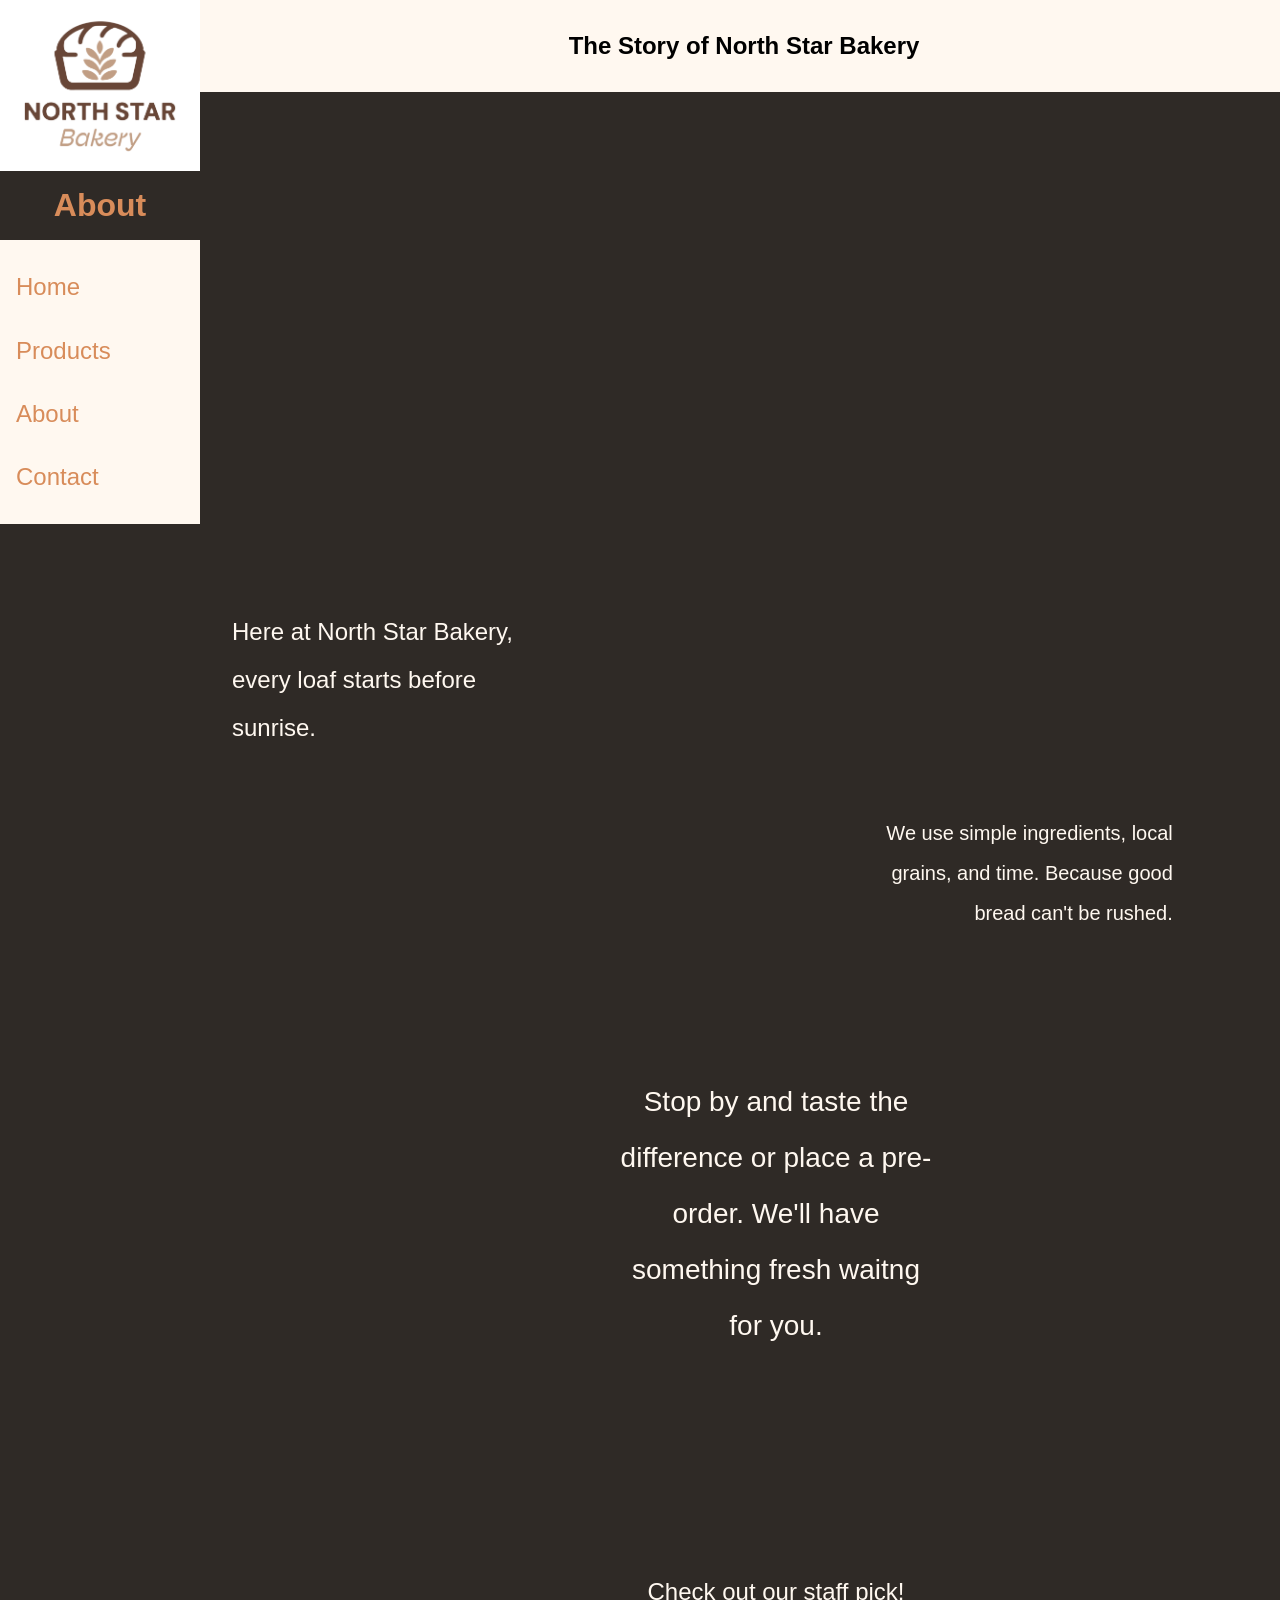
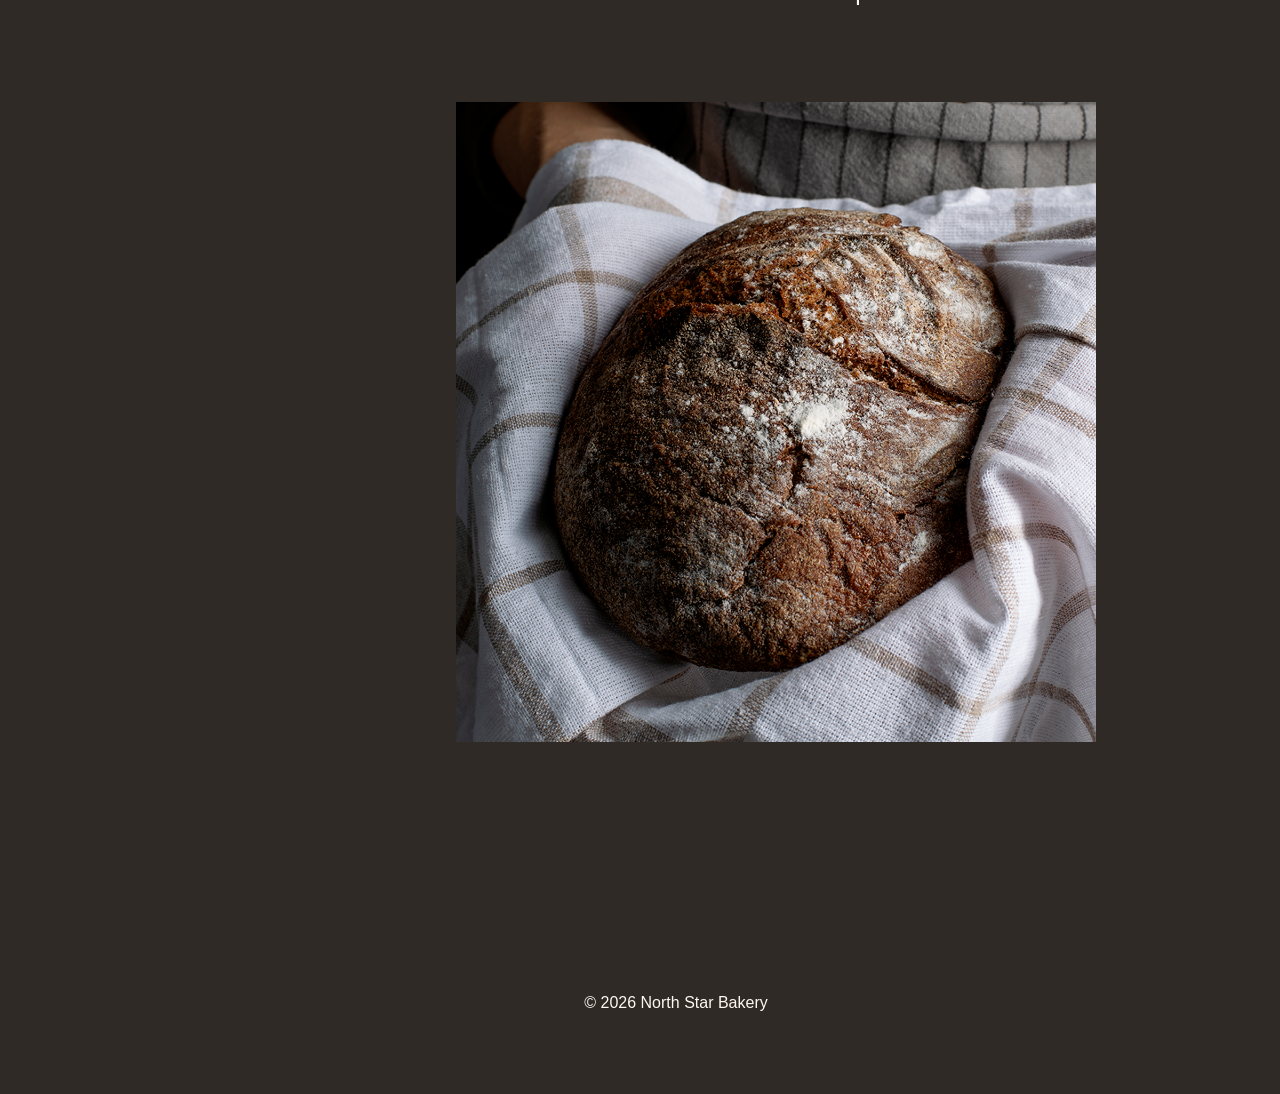
==== pages/about.html @ d658986a "first commit" ====
<!DOCTYPE html>
<html lang="en">

<head>
    <meta charset="UTF-8">
    <meta name="viewport" content="width=device-width, initial-scale=1.0">
    <title>North Star Bakery</title>
    <link rel="stylesheet" href="/css/styles.css">
</head>
<body>
        <header>
        <!-- 1. Brand Logo & Title / Nav -->
        <a href="/" class="logo">
            <img src="../images/bakery-logo_c.png" alt="North Star Bakery Logo" width="250" height="250">
        </a>
        <h1>About</h1>
        <nav>
            <a href="/">Home</a>
            <a href="products.html">Products</a>
            <a href="about.html">About</a>
            <a href="contact.html">Contact</a>
        </nav>
    </header>
    <main>
        <section id="story">
            <h2>
                The Story of North Star Bakery
            </h2>
        </section>
        <section id="philosophy">
            <video src="../assets/bakery-behind-scenes_c.mp4" preload="metadata" loop autoplay width="600">Your browser does not support the video element</video>
            <p>
                Here at North Star Bakery, every loaf starts before sunrise.
            </p>
            <p>
                We use simple ingredients, local grains, and time. Because good bread can't be rushed.
            </p>
            <p>
                Stop by and taste the difference or place a pre-order. We'll have something fresh waitng for you.
            </p>    
        </section>
        <section id="staff-highlights">
            <p>
                Check out our staff pick!
            </p>
            <img src="../images/bakery-signature-loaf_c.png" alt="staff-highlights" width="200"
        </section>
    </main>
    <footer>&copy; 2026 North Star Bakery</footer>
</body>
</html>
---- css/styles.css ----
* {
    background-color: #2F2A26;
    font-family: Arial, Helvetica, sans-serif;
    margin: 0;
    padding: 0;
}

header {
    display: flex;
    flex-direction: column;
    justify-content: center;
    align-items: center;
}

.logo {
    display: flex;
    justify-content: center;
    max-width: 100vw;
    padding: 0 100%;
    background-color: white;
}

h1 {
    padding: 2rem;
    color: #D88C5A;
    font-family: Hevetica, Arial, san-serif;
}

nav {
    display: flex;
    justify-content: space-evenly;
    font-size: 1.5rem;
    width: 100%;
    background-color: #FFF8F0;
    margin-bottom: 1.5rem;
    padding: 1rem 0;
}

nav a {
    color: #D88C5A;
    background-color: #FFF8F0;
    text-decoration: none;
}

nav a:hover {
    color: #FFF8F0;
}

audio {
    display: flex;
    justify-content: center;
    align-items: center;
    width: 100%;
    opacity: 50%;
    color-scheme: dark;
}

audio:hover {
    opacity: 100%;
}

.storefront {
    display: block;
    width: 100vw;
}

.message {
    display: flex;
    flex-direction: column;
    background-color: #FFF8F0;
    color: black;
    width: 100%;
}

.message p:first-child {
    margin: 25px 50vw 25px 25px;
    text-align: justify;
    line-height: 2;
}

.message p:last-child {
    margin: 25px 25px 25px 50vw;
    text-align: justify;
    line-height: 2;
}

.opening {
    background-color: transparent;
}

#sig-loaf {
    display: block;
    margin-inline: auto;
    max-width: 98vw;
    margin-top: 6rem;
}

#hours-location {
    margin: 6rem auto;
    padding: 3rem 0;
    border: .5rem solid #D88C5A;
    line-height: 2;
    font-size: x-large;
    text-align: center;
    color: #FFF8F0;
    max-width: 50%;
}

li {
    list-style-type: none;
}

.featured-item {
    background-color: #FFF8F0;
}

.featured-item p {
    padding-top: 2rem;
    background-color: transparent;
}

#featured-item {
    text-align: center;
    margin: 2rem;
    font-size: 24pt;
}

picture img {
    max-width:98vw;
    margin-bottom: 4rem;
}

footer {
    text-align: center;
    margin-top: 200px;
    padding-bottom: 100px;
    color: #FFF8F0;
}

.product-message {
    text-align: center;
    font-size: x-large;
    background-color: #FFF8F0;
    padding: 4rem;
}

/* --------------------------- PRODUCT PAGE --------------------------- */

#breads {
    background-color: #FFF8F0;
    text-align: center;
    color: rgb(0, 0, 0);
    padding: 2rem;
    margin: 2rem 0;
}

#breads figcaption {
    color:#FFF8F0;
}

#pastries {
    background-color: #FFF8F0;
    text-align: center;
    padding: 2rem;
    margin: 2rem 0;
}

#cakes {
    background-color: #FFF8F0;
    text-align: center;
    padding: 2rem;
    margin: 2rem 0;
}

#price-range {
    background-color: #FFF8F0;
    text-align: center;
    padding: 2rem;
    margin: 2rem 0;
}

#bread-price {
    align-self: center;
    width: 50px;
    background-color: white;
    text-align: center;
    width: 100px;
    line-height: 1.5;
}

#price-range-label {
    background-color: #FFF8F0;
}

/* --------------------------- ABOUT PAGE --------------------------- */

h2 {
    background-color: #FFF8F0;
    padding: 2rem;
    text-align: center;
}

#philosophy {
    width: 100%;
}

#philosophy video {
    display: block;
    margin-inline: auto;
    width: 100%;
}

#philosophy p {
    background-color: white;
    line-height: 2;
    font-size: 1.25rem;
    padding: 3rem 2rem;
    text-align: center;
}

#philosophy p:nth-child(2) {
    font-size: 1.5rem;
    text-align: start;
    padding-top: 10vw;
    padding-right: 50vw;
}

#philosophy p:nth-child(3) {
    font-size: 1.25rem;
    text-align: end;
    padding-left: 50vw;
}

#philosophy p:nth-child(4) {
    font-size: 1.75rem;
    padding: 10vw;
}

#staff-highlights p {
    text-align: center;
    padding: 2rem;
    margin: 4rem;
    font-size: x-large;
    color: #FFF8F0;
}

#staff-highlights img {
    display: block;
    margin-inline: auto;
    width: 50vw;
}

form {
    padding: 25px 10vw;
    background-color: white;
    color: rgb(0, 0, 0);
}

legend {
    text-align: center;
    font-size: larger;
    padding: 25px;
    background-color: white;
}

label {
    background-color: white;
}

#contact-info,
#request-info {
    display: grid;
    gap: 1rem;
    justify-content: center;
    text-align: center;
    background-color: white;
}


fieldset input,
fieldset select,
fieldset textarea {
    font-size: 11pt;
    background-color: white;
    max-width: 300px;
    width: 100%;
    height: 25px;
    text-align: center;
}

fieldset textarea {
    height: 100px;
}

fieldset textarea::placeholder,
fieldset  {
    text-align: left;
    padding-left: 10px;
}

button {
    display: block;
    margin-inline: auto;
    margin-top: 25px;
    padding: 10px 25px;
    background-color: rgb(0, 110, 212);
    color: white;
    font-size: 1.2rem;
    border-radius: 45px;
    box-shadow: none;
    border: none;
}

button:hover {
    background-color: rgb(23, 131, 219);
    font-weight: bold;
    font-size: 1.2rem;
}

/* --------------------------- @ MEDIA BEYOND MOBILE --------------------------- */

@media (min-width: 768px) {
    body {
        display: grid;
        grid-template-areas: "header title"
                             "nav main"
                             "footer footer";
                             grid-template-columns:  minmax(200px,10vw) 90vw;
                             grid-template-rows: 15% 75% 10%;
    }

    header {
        grid-area: header;
        display: flex;
        flex-direction: column;
        justify-content: start;
    }

    .logo img {
        width: 200px;
        height: auto;
    }

    h1 {
        padding: 1rem;
    }

    h2 {
        max-width: 80vw;
        width: 100%;
    }
    
    nav {
        grid-area: nav;
        flex-direction: column;
    }
    
    nav a {
        background-color: #FFF8F0;
        margin: .1rem 0;
        flex-direction: column;
        padding: 1rem;
    }

    nav a:hover {
        background-color: #D88C5A;
        border: 10px solid #FFF8F0;
    }

    main {
        min-width: 0;
        max-width: 90vw;
    }

    audio {
        grid-area: main;
        width: 50%;
        padding: 25px;
        margin: auto;
    }

    .storefront {
        max-width: 50vw;
        margin-inline: auto;
        padding: 50px;
    }

    .message {
        max-width: 90%;
    }
    
    .message p:first-child {
        margin: 50px;
        font-size: x-large;
        text-align: center;
    }
    
    .message p:last-child {
        margin: 50px;
        font-size: x-large;
        text-align: center;
        line-height: 3;
    }

    section.featured-item {
        padding-bottom: 40px;
    }

    img {
        display: block;
        width: 50vw;
        margin-inline: auto;
    }

    #philosophy {
        background-color: #2F2A26;
    }

    #philosophy video {
        width: 50%;
        max-width: 100%;
        display: block;
        height: auto;
        margin: auto;
        padding: 50px 0;
    }

    #philosophy p {
        background-color: #2F2A26;
        color:#FFF8F0;
        width: 100%;
        max-width: 25vw;
    }

    #philosophy p:nth-child(2) {
        padding-right: 50vw;
    }
    #philosophy p:nth-child(3) {
        padding-left: 50vw;
        padding: 1vw 3vw 1vw 1vw;
        margin-left: 50vw;
    }
    #philosophy p:nth-child(4) {
        margin: auto;
    }
    
    footer {
        grid-area: footer;
        text-align: center;
    }

}
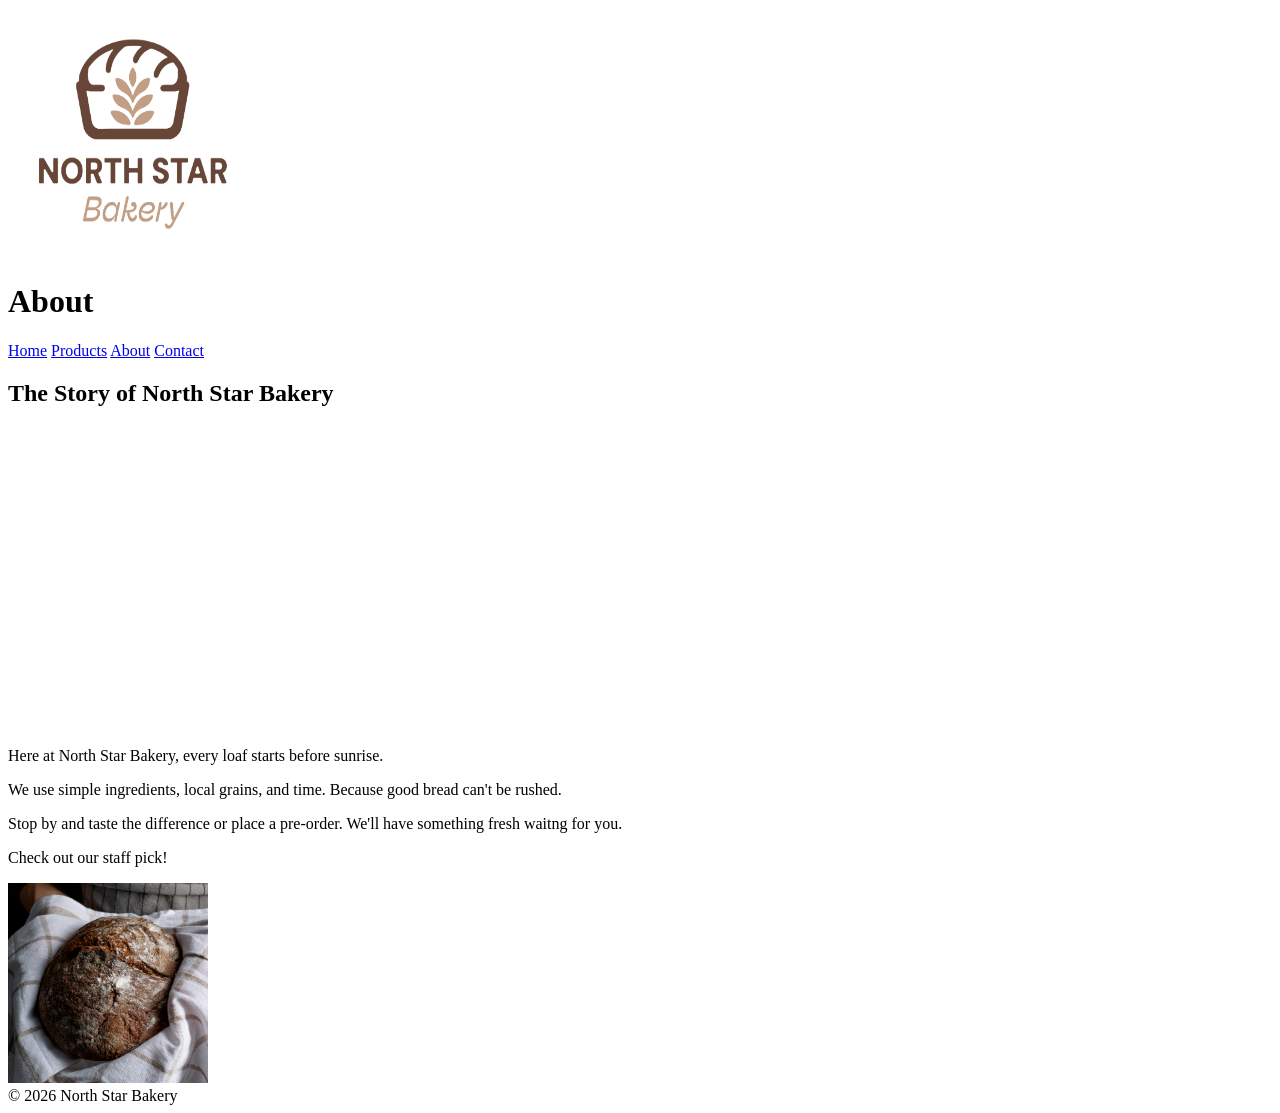
==== commit befcc1a6: "update all links with "./" to work with github-pages" ====
--- a/pages/about.html
+++ b/pages/about.html
@@ -5,20 +5,20 @@
     <meta charset="UTF-8">
     <meta name="viewport" content="width=device-width, initial-scale=1.0">
     <title>North Star Bakery</title>
-    <link rel="stylesheet" href="/css/styles.css">
+    <link rel="stylesheet" href="./css/styles.css">
 </head>
 <body>
         <header>
         <!-- 1. Brand Logo & Title / Nav -->
-        <a href="/" class="logo">
+        <a href="./index.html" class="logo">
             <img src="../images/bakery-logo_c.png" alt="North Star Bakery Logo" width="250" height="250">
         </a>
         <h1>About</h1>
         <nav>
-            <a href="/">Home</a>
-            <a href="products.html">Products</a>
-            <a href="about.html">About</a>
-            <a href="contact.html">Contact</a>
+            <a href="./index.html">Home</a>
+            <a href="./products.html">Products</a>
+            <a href="./about.html">About</a>
+            <a href="./contact.html">Contact</a>
         </nav>
     </header>
     <main>
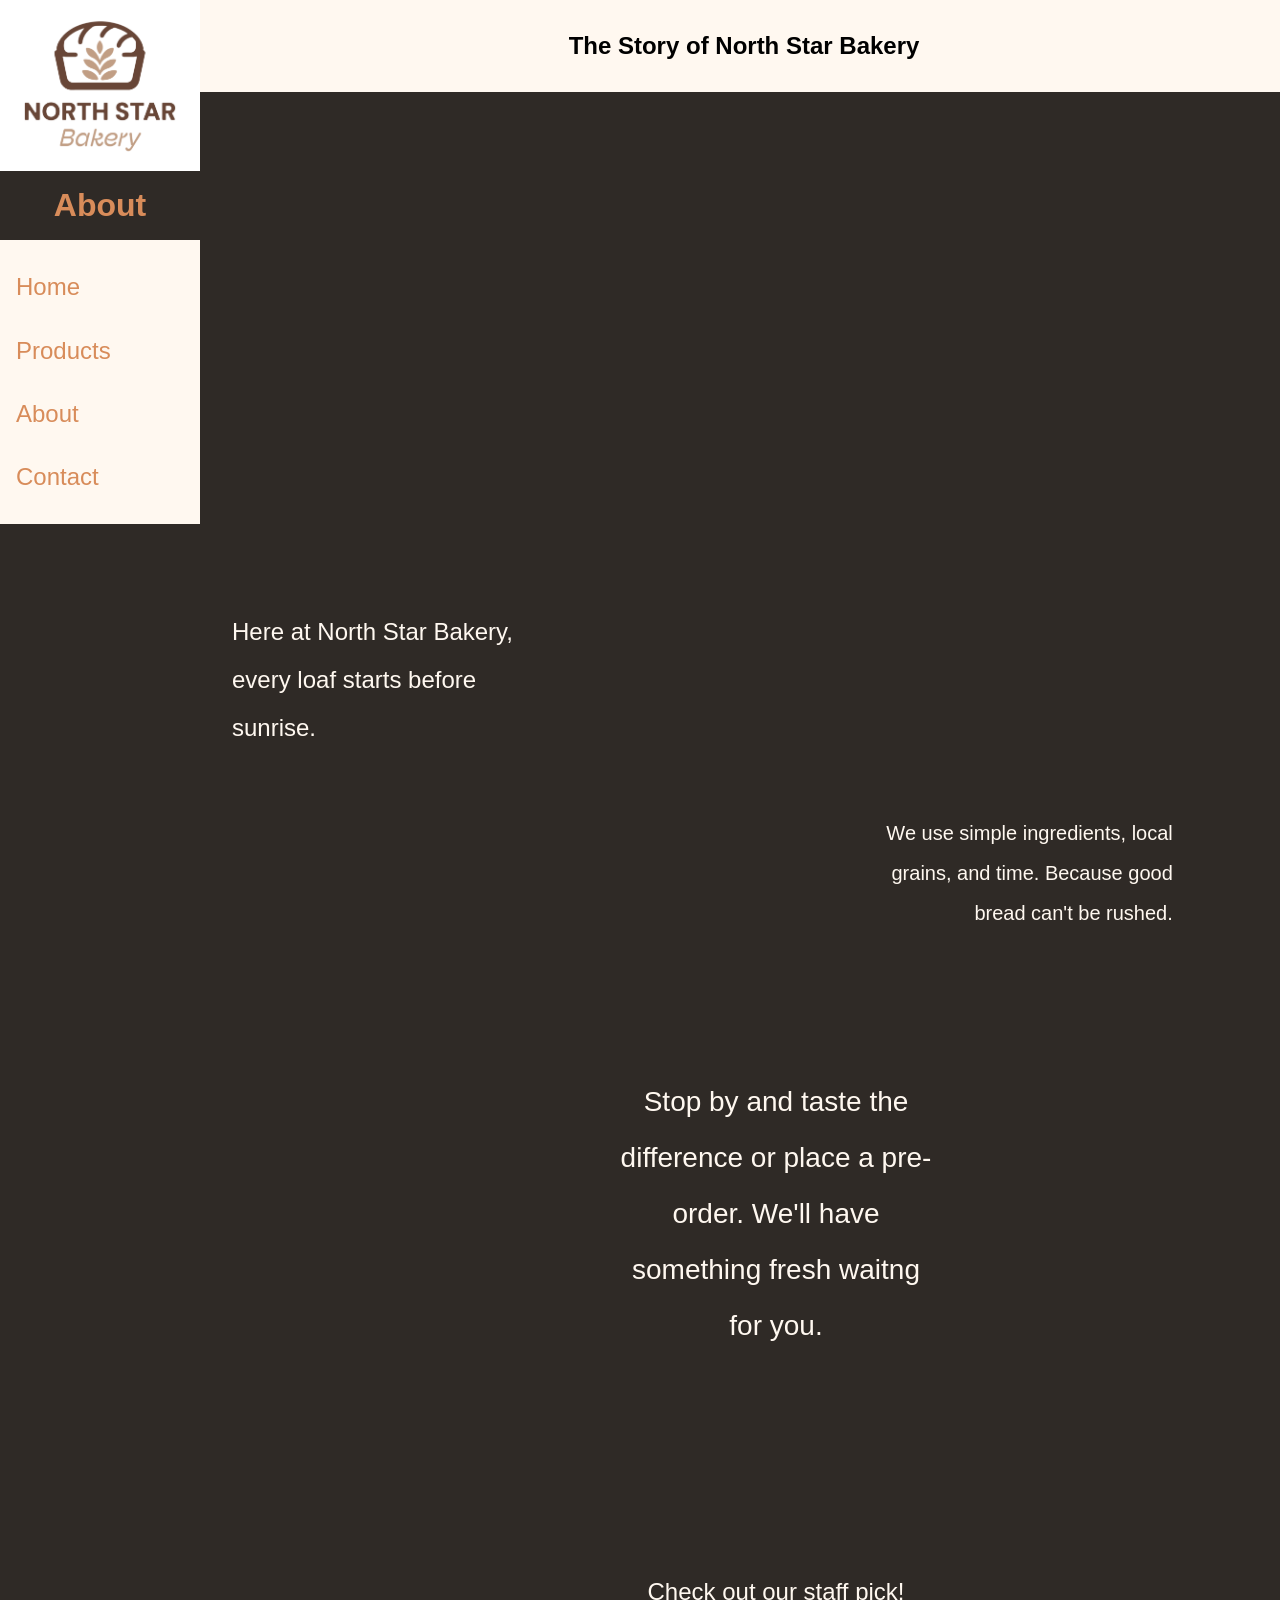
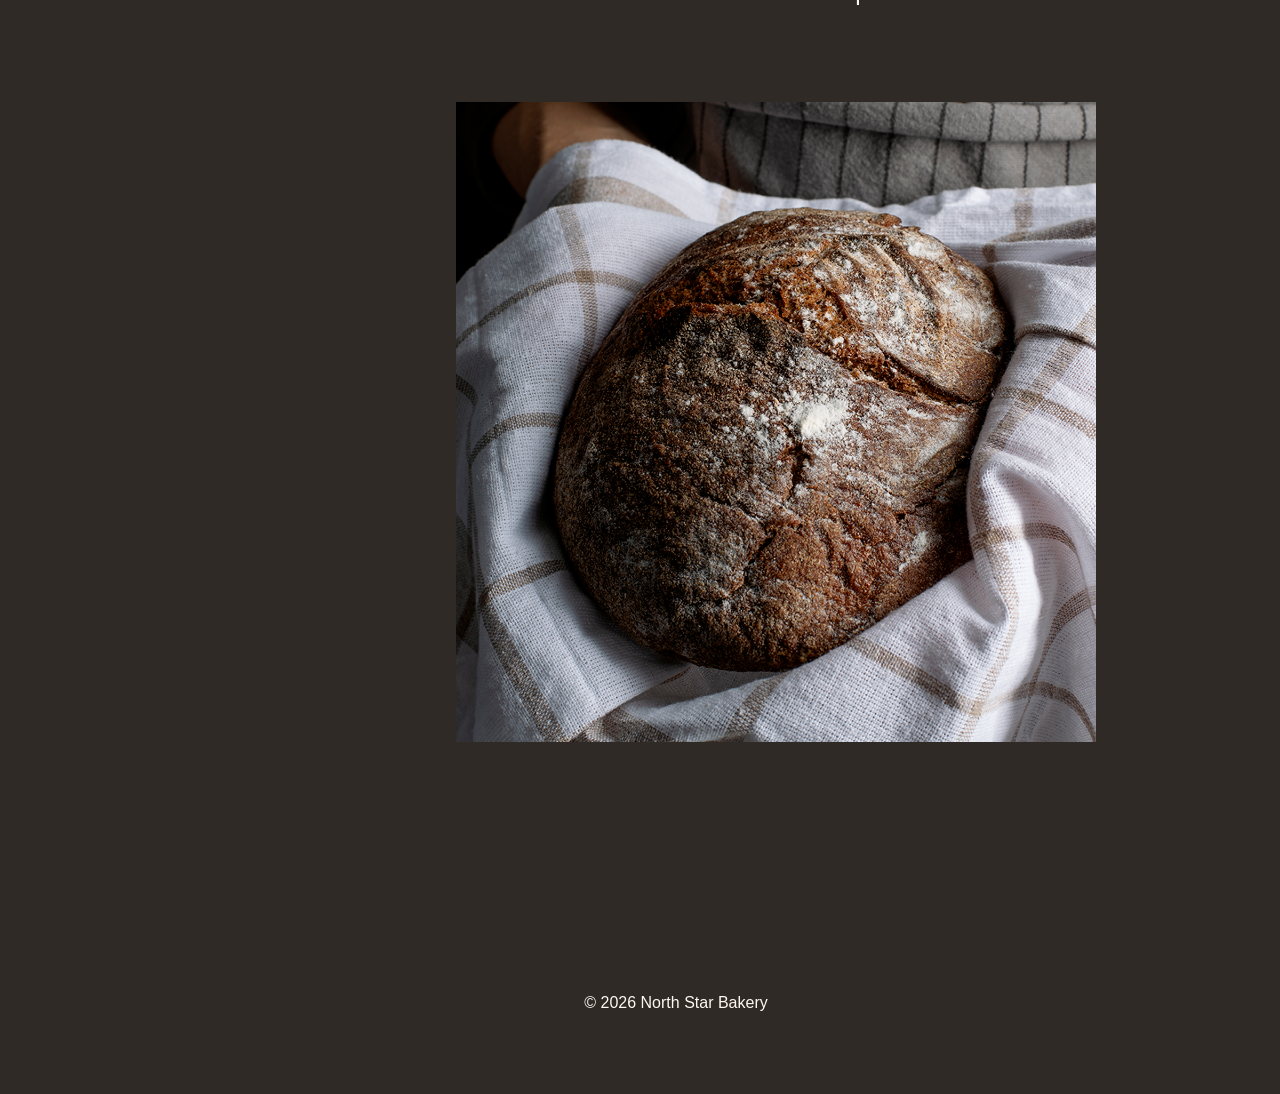
==== commit 366bc6b2: "update ./css to ../css for link" ====
--- a/pages/about.html
+++ b/pages/about.html
@@ -5,7 +5,7 @@
     <meta charset="UTF-8">
     <meta name="viewport" content="width=device-width, initial-scale=1.0">
     <title>North Star Bakery</title>
-    <link rel="stylesheet" href="./css/styles.css">
+    <link rel="stylesheet" href="../css/styles.css">
 </head>
 <body>
         <header>
--- a/css/styles.css
+++ b/css/styles.css
@@ -0,0 +1,452 @@
+* {
+    background-color: #2F2A26;
+    font-family: Arial, Helvetica, sans-serif;
+    margin: 0;
+    padding: 0;
+}
+
+header {
+    display: flex;
+    flex-direction: column;
+    justify-content: center;
+    align-items: center;
+}
+
+.logo {
+    display: flex;
+    justify-content: center;
+    max-width: 100vw;
+    padding: 0 100%;
+    background-color: white;
+}
+
+h1 {
+    padding: 2rem;
+    color: #D88C5A;
+    font-family: Hevetica, Arial, san-serif;
+}
+
+nav {
+    display: flex;
+    justify-content: space-evenly;
+    font-size: 1.5rem;
+    width: 100%;
+    background-color: #FFF8F0;
+    margin-bottom: 1.5rem;
+    padding: 1rem 0;
+}
+
+nav a {
+    color: #D88C5A;
+    background-color: #FFF8F0;
+    text-decoration: none;
+}
+
+nav a:hover {
+    color: #FFF8F0;
+}
+
+audio {
+    display: flex;
+    justify-content: center;
+    align-items: center;
+    width: 100%;
+    opacity: 50%;
+    color-scheme: dark;
+}
+
+audio:hover {
+    opacity: 100%;
+}
+
+.storefront {
+    display: block;
+    width: 100vw;
+}
+
+.message {
+    display: flex;
+    flex-direction: column;
+    background-color: #FFF8F0;
+    color: black;
+    width: 100%;
+}
+
+.message p:first-child {
+    margin: 25px 50vw 25px 25px;
+    text-align: justify;
+    line-height: 2;
+}
+
+.message p:last-child {
+    margin: 25px 25px 25px 50vw;
+    text-align: justify;
+    line-height: 2;
+}
+
+.opening {
+    background-color: transparent;
+}
+
+#sig-loaf {
+    display: block;
+    margin-inline: auto;
+    max-width: 98vw;
+    margin-top: 6rem;
+}
+
+#hours-location {
+    margin: 6rem auto;
+    padding: 3rem 0;
+    border: .5rem solid #D88C5A;
+    line-height: 2;
+    font-size: x-large;
+    text-align: center;
+    color: #FFF8F0;
+    max-width: 50%;
+}
+
+li {
+    list-style-type: none;
+}
+
+.featured-item {
+    background-color: #FFF8F0;
+}
+
+.featured-item p {
+    padding-top: 2rem;
+    background-color: transparent;
+}
+
+#featured-item {
+    text-align: center;
+    margin: 2rem;
+    font-size: 24pt;
+}
+
+picture img {
+    max-width:98vw;
+    margin-bottom: 4rem;
+}
+
+footer {
+    text-align: center;
+    margin-top: 200px;
+    padding-bottom: 100px;
+    color: #FFF8F0;
+}
+
+.product-message {
+    text-align: center;
+    font-size: x-large;
+    background-color: #FFF8F0;
+    padding: 4rem;
+}
+
+/* --------------------------- PRODUCT PAGE --------------------------- */
+
+#breads {
+    background-color: #FFF8F0;
+    text-align: center;
+    color: rgb(0, 0, 0);
+    padding: 2rem;
+    margin: 2rem 0;
+}
+
+#breads figcaption {
+    color:#FFF8F0;
+}
+
+#pastries {
+    background-color: #FFF8F0;
+    text-align: center;
+    padding: 2rem;
+    margin: 2rem 0;
+}
+
+#cakes {
+    background-color: #FFF8F0;
+    text-align: center;
+    padding: 2rem;
+    margin: 2rem 0;
+}
+
+#price-range {
+    background-color: #FFF8F0;
+    text-align: center;
+    padding: 2rem;
+    margin: 2rem 0;
+}
+
+#bread-price {
+    align-self: center;
+    width: 50px;
+    background-color: white;
+    text-align: center;
+    width: 100px;
+    line-height: 1.5;
+}
+
+#price-range-label {
+    background-color: #FFF8F0;
+}
+
+/* --------------------------- ABOUT PAGE --------------------------- */
+
+h2 {
+    background-color: #FFF8F0;
+    padding: 2rem;
+    text-align: center;
+}
+
+#philosophy {
+    width: 100%;
+}
+
+#philosophy video {
+    display: block;
+    margin-inline: auto;
+    width: 100%;
+}
+
+#philosophy p {
+    background-color: white;
+    line-height: 2;
+    font-size: 1.25rem;
+    padding: 3rem 2rem;
+    text-align: center;
+}
+
+#philosophy p:nth-child(2) {
+    font-size: 1.5rem;
+    text-align: start;
+    padding-top: 10vw;
+    padding-right: 50vw;
+}
+
+#philosophy p:nth-child(3) {
+    font-size: 1.25rem;
+    text-align: end;
+    padding-left: 50vw;
+}
+
+#philosophy p:nth-child(4) {
+    font-size: 1.75rem;
+    padding: 10vw;
+}
+
+#staff-highlights p {
+    text-align: center;
+    padding: 2rem;
+    margin: 4rem;
+    font-size: x-large;
+    color: #FFF8F0;
+}
+
+#staff-highlights img {
+    display: block;
+    margin-inline: auto;
+    width: 50vw;
+}
+
+form {
+    padding: 25px 10vw;
+    background-color: white;
+    color: rgb(0, 0, 0);
+}
+
+legend {
+    text-align: center;
+    font-size: larger;
+    padding: 25px;
+    background-color: white;
+}
+
+label {
+    background-color: white;
+}
+
+#contact-info,
+#request-info {
+    display: grid;
+    gap: 1rem;
+    justify-content: center;
+    text-align: center;
+    background-color: white;
+}
+
+
+fieldset input,
+fieldset select,
+fieldset textarea {
+    font-size: 11pt;
+    background-color: white;
+    max-width: 300px;
+    width: 100%;
+    height: 25px;
+    text-align: center;
+}
+
+fieldset textarea {
+    height: 100px;
+}
+
+fieldset textarea::placeholder,
+fieldset  {
+    text-align: left;
+    padding-left: 10px;
+}
+
+button {
+    display: block;
+    margin-inline: auto;
+    margin-top: 25px;
+    padding: 10px 25px;
+    background-color: rgb(0, 110, 212);
+    color: white;
+    font-size: 1.2rem;
+    border-radius: 45px;
+    box-shadow: none;
+    border: none;
+}
+
+button:hover {
+    background-color: rgb(23, 131, 219);
+    font-weight: bold;
+    font-size: 1.2rem;
+}
+
+/* --------------------------- @ MEDIA BEYOND MOBILE --------------------------- */
+
+@media (min-width: 768px) {
+    body {
+        display: grid;
+        grid-template-areas: "header title"
+                             "nav main"
+                             "footer footer";
+                             grid-template-columns:  minmax(200px,10vw) 90vw;
+                             grid-template-rows: 15% 75% 10%;
+    }
+
+    header {
+        grid-area: header;
+        display: flex;
+        flex-direction: column;
+        justify-content: start;
+    }
+
+    .logo img {
+        width: 200px;
+        height: auto;
+    }
+
+    h1 {
+        padding: 1rem;
+    }
+
+    h2 {
+        max-width: 80vw;
+        width: 100%;
+    }
+    
+    nav {
+        grid-area: nav;
+        flex-direction: column;
+    }
+    
+    nav a {
+        background-color: #FFF8F0;
+        margin: .1rem 0;
+        flex-direction: column;
+        padding: 1rem;
+    }
+
+    nav a:hover {
+        background-color: #D88C5A;
+        border: 10px solid #FFF8F0;
+    }
+
+    main {
+        min-width: 0;
+        max-width: 90vw;
+    }
+
+    audio {
+        grid-area: main;
+        width: 50%;
+        padding: 25px;
+        margin: auto;
+    }
+
+    .storefront {
+        max-width: 50vw;
+        margin-inline: auto;
+        padding: 50px;
+    }
+
+    .message {
+        max-width: 90%;
+    }
+    
+    .message p:first-child {
+        margin: 50px;
+        font-size: x-large;
+        text-align: center;
+    }
+    
+    .message p:last-child {
+        margin: 50px;
+        font-size: x-large;
+        text-align: center;
+        line-height: 3;
+    }
+
+    section.featured-item {
+        padding-bottom: 40px;
+    }
+
+    img {
+        display: block;
+        width: 50vw;
+        margin-inline: auto;
+    }
+
+    #philosophy {
+        background-color: #2F2A26;
+    }
+
+    #philosophy video {
+        width: 50%;
+        max-width: 100%;
+        display: block;
+        height: auto;
+        margin: auto;
+        padding: 50px 0;
+    }
+
+    #philosophy p {
+        background-color: #2F2A26;
+        color:#FFF8F0;
+        width: 100%;
+        max-width: 25vw;
+    }
+
+    #philosophy p:nth-child(2) {
+        padding-right: 50vw;
+    }
+    #philosophy p:nth-child(3) {
+        padding-left: 50vw;
+        padding: 1vw 3vw 1vw 1vw;
+        margin-left: 50vw;
+    }
+    #philosophy p:nth-child(4) {
+        margin: auto;
+    }
+    
+    footer {
+        grid-area: footer;
+        text-align: center;
+    }
+
+}
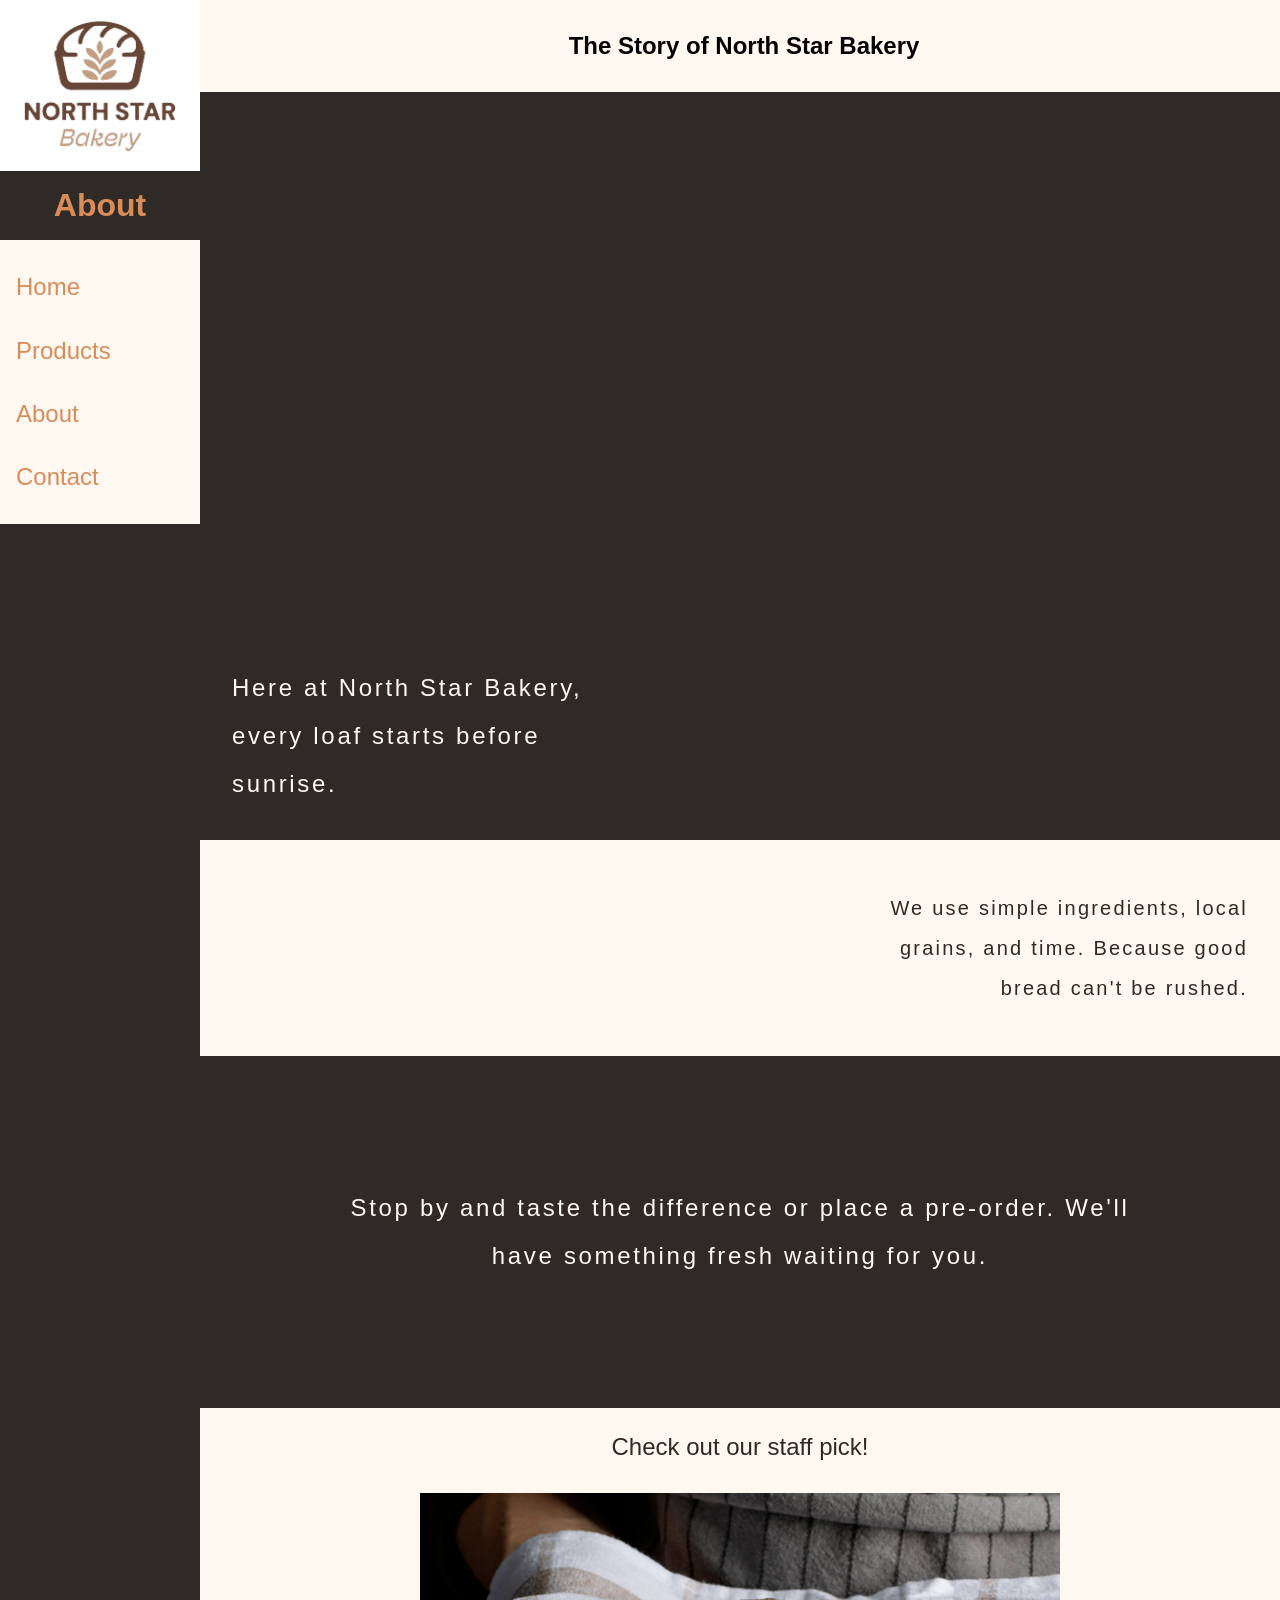
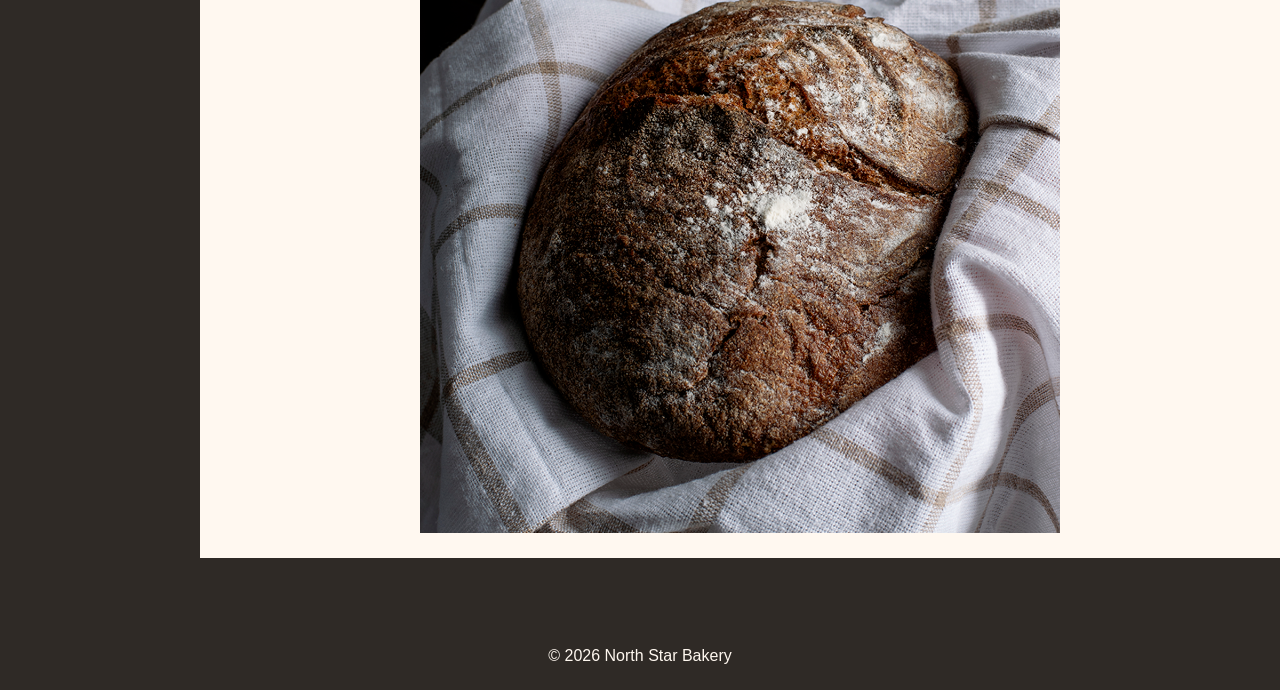
==== commit 9bbda63b: "added javascript in progress" ====
--- a/pages/about.html
+++ b/pages/about.html
@@ -4,18 +4,18 @@
 <head>
     <meta charset="UTF-8">
     <meta name="viewport" content="width=device-width, initial-scale=1.0">
-    <title>North Star Bakery</title>
+    <title>North Star Bakery - About</title>
     <link rel="stylesheet" href="../css/styles.css">
 </head>
 <body>
         <header>
         <!-- 1. Brand Logo & Title / Nav -->
-        <a href="./index.html" class="logo">
+        <a href="../index.html" class="logo">
             <img src="../images/bakery-logo_c.png" alt="North Star Bakery Logo" width="250" height="250">
         </a>
         <h1>About</h1>
         <nav>
-            <a href="./index.html">Home</a>
+            <a href="../index.html">Home</a>
             <a href="./products.html">Products</a>
             <a href="./about.html">About</a>
             <a href="./contact.html">Contact</a>
@@ -36,14 +36,14 @@
                 We use simple ingredients, local grains, and time. Because good bread can't be rushed.
             </p>
             <p>
-                Stop by and taste the difference or place a pre-order. We'll have something fresh waitng for you.
+                Stop by and taste the difference or place a pre-order. We'll have something fresh waiting for you.
             </p>    
         </section>
         <section id="staff-highlights">
             <p>
                 Check out our staff pick!
             </p>
-            <img src="../images/bakery-signature-loaf_c.png" alt="staff-highlights" width="200"
+            <img src="../images/bakery-signature-loaf_c.png" alt="Signature Loaf of Bread" width="200">
         </section>
     </main>
     <footer>&copy; 2026 North Star Bakery</footer>
--- a/css/styles.css
+++ b/css/styles.css
@@ -3,6 +3,7 @@
     font-family: Arial, Helvetica, sans-serif;
     margin: 0;
     padding: 0;
+    max-width: 100%;
 }
 
 header {
@@ -15,15 +16,14 @@
 .logo {
     display: flex;
     justify-content: center;
-    max-width: 100vw;
-    padding: 0 100%;
+    width: 100%;
     background-color: white;
 }
 
 h1 {
     padding: 2rem;
     color: #D88C5A;
-    font-family: Hevetica, Arial, san-serif;
+    font-family: Helvetica, Arial, san-serif;
 }
 
 nav {
@@ -61,7 +61,7 @@
 
 .storefront {
     display: block;
-    width: 100vw;
+    width: 100%;
 }
 
 .message {
@@ -70,18 +70,17 @@
     background-color: #FFF8F0;
     color: black;
     width: 100%;
+    word-spacing: 1ch;
+    line-height: 2;
 }
 
 .message p:first-child {
-    margin: 25px 50vw 25px 25px;
-    text-align: justify;
-    line-height: 2;
+    margin: 25px 50% 25px 25px;
 }
 
 .message p:last-child {
-    margin: 25px 25px 25px 50vw;
-    text-align: justify;
-    line-height: 2;
+    margin: 25px 25px 25px 50%;
+    text-align: end;
 }
 
 .opening {
@@ -91,7 +90,7 @@
 #sig-loaf {
     display: block;
     margin-inline: auto;
-    max-width: 98vw;
+    max-width: 98%;
     margin-top: 6rem;
 }
 
@@ -100,7 +99,7 @@
     padding: 3rem 0;
     border: .5rem solid #D88C5A;
     line-height: 2;
-    font-size: x-large;
+    font-size: large;
     text-align: center;
     color: #FFF8F0;
     max-width: 50%;
@@ -120,20 +119,20 @@
 }
 
 #featured-item {
-    text-align: center;
-    margin: 2rem;
+    display: block;
+    margin: 2rem auto;
+    cursor: pointer;
     font-size: 24pt;
 }
 
-picture img {
-    max-width:98vw;
-    margin-bottom: 4rem;
+#featured-item-image.collapsed {
+    max-height: 0;
+    opacity: 0;
 }
 
 footer {
     text-align: center;
-    margin-top: 200px;
-    padding-bottom: 100px;
+    margin: 4rem 0;
     color: #FFF8F0;
 }
 
@@ -158,14 +157,8 @@
     color:#FFF8F0;
 }
 
-#pastries {
-    background-color: #FFF8F0;
-    text-align: center;
-    padding: 2rem;
-    margin: 2rem 0;
-}
-
-#cakes {
+#pastries p,
+#cakes p {
     background-color: #FFF8F0;
     text-align: center;
     padding: 2rem;
@@ -221,7 +214,7 @@
 #philosophy p:nth-child(2) {
     font-size: 1.5rem;
     text-align: start;
-    padding-top: 10vw;
+    padding-top: 10%;
     padding-right: 50vw;
 }
 
@@ -321,12 +314,13 @@
 
 @media (min-width: 768px) {
     body {
+        max-height: 100vh;
         display: grid;
         grid-template-areas: "header title"
                              "nav main"
                              "footer footer";
-                             grid-template-columns:  minmax(200px,10vw) 90vw;
-                             grid-template-rows: 15% 75% 10%;
+                             grid-template-columns: 200px 90fr;
+                             grid-template-rows: 15fr 75fr 10fr;
     }
 
     header {
@@ -364,7 +358,6 @@
 
     nav a:hover {
         background-color: #D88C5A;
-        border: 10px solid #FFF8F0;
     }
 
     main {
@@ -378,16 +371,6 @@
         padding: 25px;
         margin: auto;
     }
-
-    .storefront {
-        max-width: 50vw;
-        margin-inline: auto;
-        padding: 50px;
-    }
-
-    .message {
-        max-width: 90%;
-    }
     
     .message p:first-child {
         margin: 50px;
@@ -402,49 +385,66 @@
         line-height: 3;
     }
 
-    section.featured-item {
-        padding-bottom: 40px;
+    #hours-location {
+        letter-spacing: .3ch;
     }
 
     img {
         display: block;
-        width: 50vw;
         margin-inline: auto;
     }
 
     #philosophy {
         background-color: #2F2A26;
+        margin: 0;
+        padding: 0;
+        width: 100%;
     }
 
     #philosophy video {
-        width: 50%;
         max-width: 100%;
         display: block;
         height: auto;
         margin: auto;
-        padding: 50px 0;
     }
 
     #philosophy p {
+        letter-spacing: .2ch;
+    }
+    
+    #philosophy p:nth-child(2) { /* Here at North Star Bakery,.. */
         background-color: #2F2A26;
         color:#FFF8F0;
-        width: 100%;
-        max-width: 25vw;
-    }
-
-    #philosophy p:nth-child(2) {
-        padding-right: 50vw;
-    }
-    #philosophy p:nth-child(3) {
-        padding-left: 50vw;
-        padding: 1vw 3vw 1vw 1vw;
-        margin-left: 50vw;
+        padding:  2rem 50vw 2rem 2rem;
+    }
+    #philosophy p:nth-child(3) { /* We use simple ingredients,... */
+        background-color: #FFF8F0;
+        color: #2F2A26;
     }
     #philosophy p:nth-child(4) {
-        margin: auto;
-    }
+        background-color: #2F2A26;
+        color:#FFF8F0;
+        font-size: 1.5rem;
+        text-align: center;
+        margin-inline: auto;
+    }
+    
+    #staff-highlights {
+        background-color: #FFF8F0;
+        color: #2F2A26;
+        padding: 25px;
+    }
+
+    #staff-highlights p {
+        background-color: #FFF8F0;
+        color: #2F2A26; 
+        margin: 0;
+        padding-top: 0;
+    }
+
     
     footer {
+        padding: 25px;
         grid-area: footer;
         text-align: center;
     }
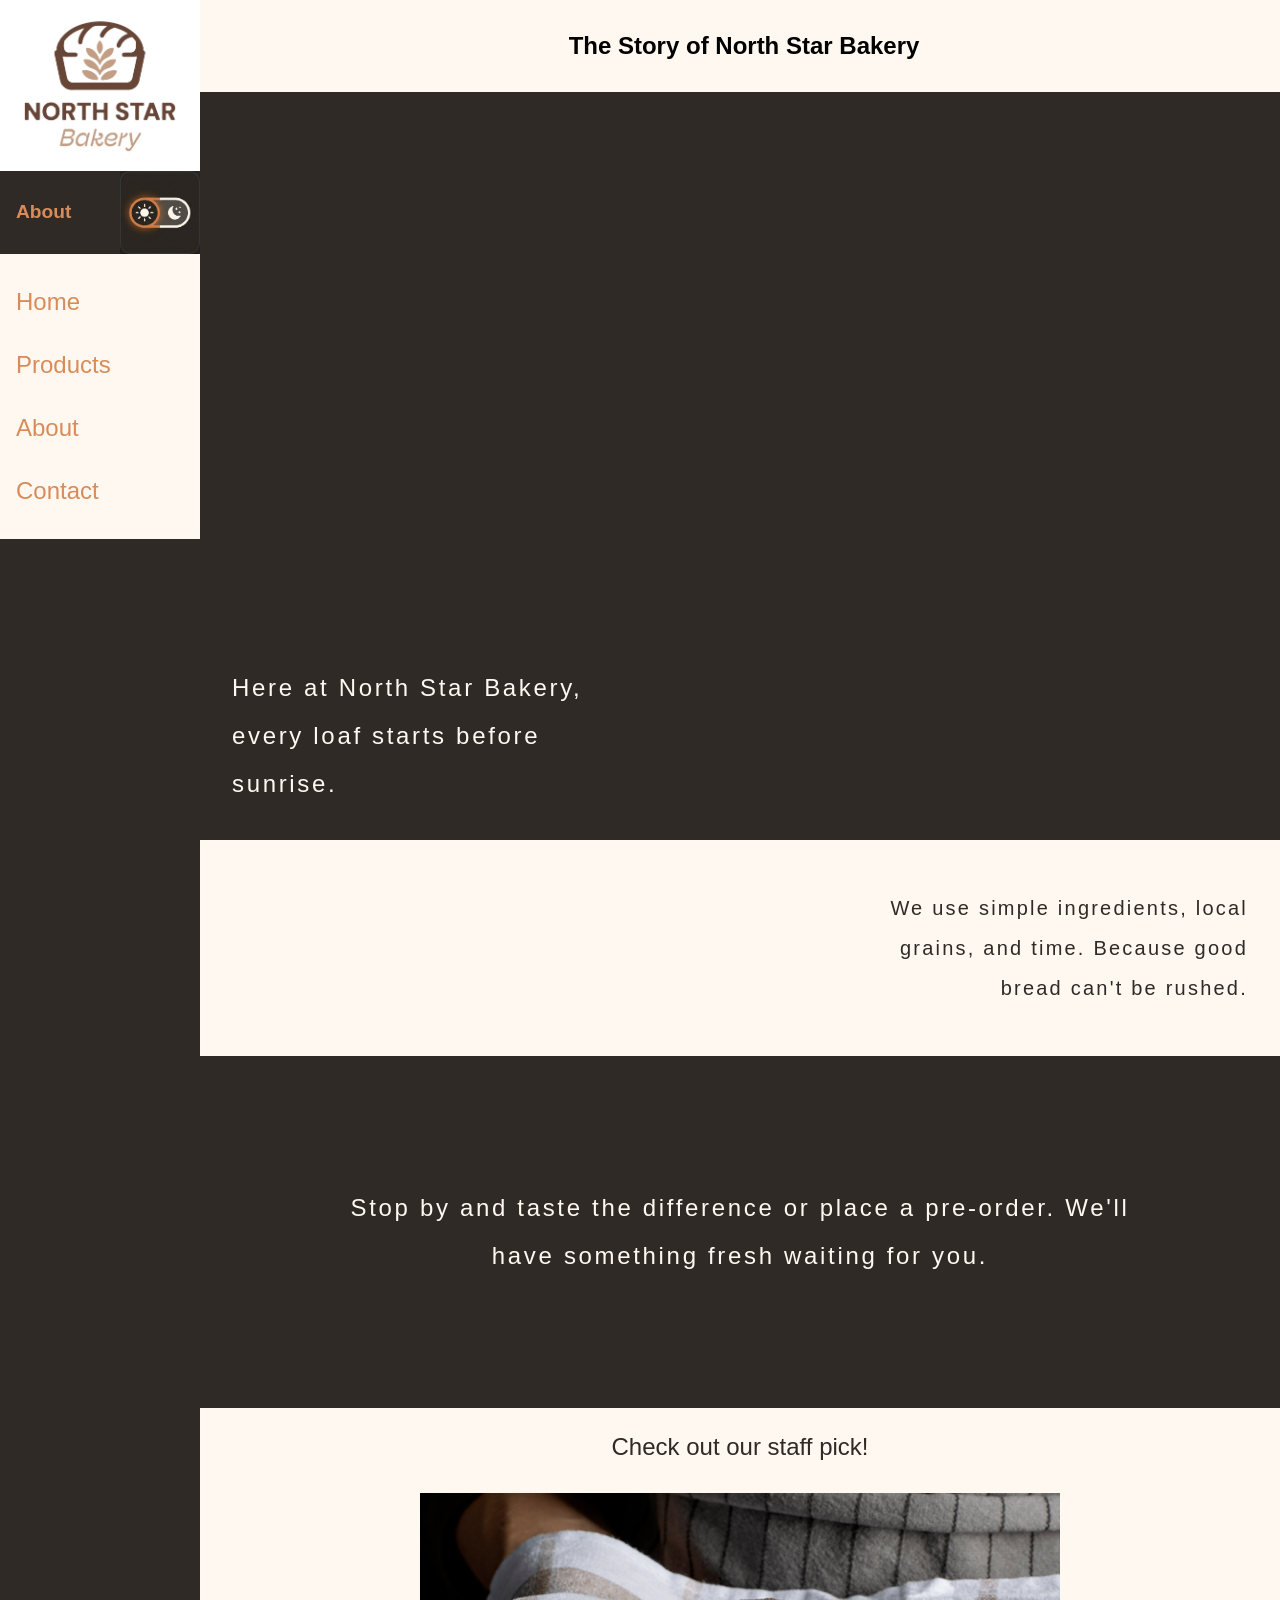
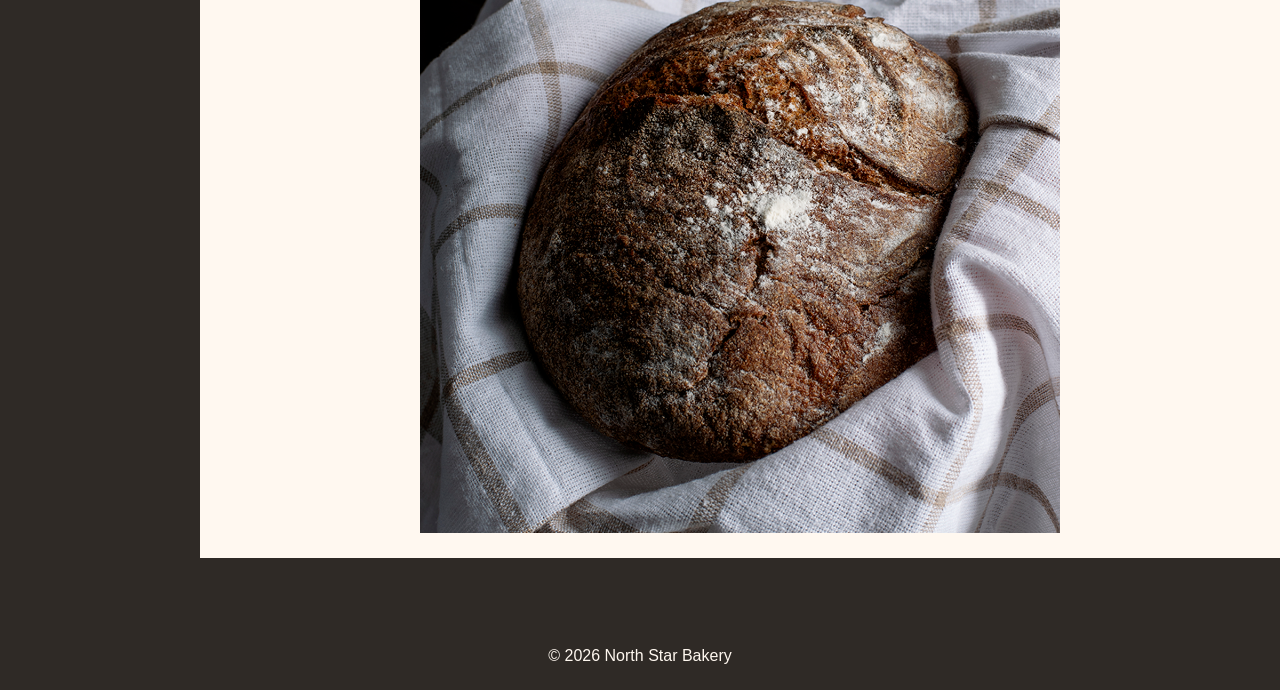
==== commit 592b52fc: "dark mode in progress" ====
--- a/pages/about.html
+++ b/pages/about.html
@@ -13,12 +13,15 @@
         <a href="../index.html" class="logo">
             <img src="../images/bakery-logo_c.png" alt="North Star Bakery Logo" width="250" height="250">
         </a>
-        <h1>About</h1>
-        <nav>
-            <a href="../index.html">Home</a>
-            <a href="./products.html">Products</a>
-            <a href="./about.html">About</a>
-            <a href="./contact.html">Contact</a>
+        <section class="page-title">
+            <h1>About</h1>
+            <img src="../images/light-mode.jpeg" id="mode-settings" class="light-mode" alt="Light mode switch">
+        </section>
+        <nav class="mode-settings light-mode">
+            <a href="../index.html" class="mode-settings light-mode">Home</a>
+            <a href="./products.html" class="mode-settings light-mode">Products</a>
+            <a href="./about.html" class="mode-settings light-mode">About</a>
+            <a href="./contact.html" class="mode-settings light-mode">Contact</a>
         </nav>
     </header>
     <main>
@@ -47,5 +50,6 @@
         </section>
     </main>
     <footer>&copy; 2026 North Star Bakery</footer>
+    <script src="../js/index.js"></script>
 </body>
 </html>
--- a/css/styles.css
+++ b/css/styles.css
@@ -20,10 +20,25 @@
     background-color: white;
 }
 
+.page-title {
+    display: flex;
+    align-items: center;
+    justify-content: space-between;
+}
+
 h1 {
     padding: 2rem;
     color: #D88C5A;
     font-family: Helvetica, Arial, san-serif;
+}
+
+#mode-settings:hover {
+    cursor: pointer;
+}
+
+.light-mode,
+.dark-mode {
+    width: 15%;
 }
 
 nav {
@@ -111,10 +126,12 @@
 
 .featured-item {
     background-color: #FFF8F0;
+    padding-top: 0px;
 }
 
 .featured-item p {
     padding-top: 2rem;
+    margin-top: 2rem;
     background-color: transparent;
 }
 
@@ -125,7 +142,7 @@
     font-size: 24pt;
 }
 
-#featured-item-image.collapsed {
+.featured-item-image.collapsed {
     max-height: 0;
     opacity: 0;
 }
@@ -319,8 +336,8 @@
         grid-template-areas: "header title"
                              "nav main"
                              "footer footer";
-                             grid-template-columns: 200px 90fr;
-                             grid-template-rows: 15fr 75fr 10fr;
+        grid-template-columns: 200px 90fr;
+        grid-template-rows: 15fr 75fr 10fr;
     }
 
     header {
@@ -335,8 +352,22 @@
         height: auto;
     }
 
+    .page-title {
+        display: grid;
+        grid-template: "page mode";
+        grid-template-columns: 60% 40%;
+    }
+
     h1 {
+        grid-area: page;
+        font-size: clamp(.5rem, 1.2rem, 2rem);
         padding: 1rem;
+    }
+
+    .light-mode,
+    .dark-mode {
+        grid-area: mode;
+        width: 100%;
     }
 
     h2 {
@@ -449,4 +480,16 @@
         text-align: center;
     }
 
-}+}
+
+
+/* DARK MODE */
+
+.dark-mode {
+    background-color: #2F2A26;
+    color:#FFF8F0;
+}
+
+.dark-mode a {
+    color:#D88C5A;
+}
